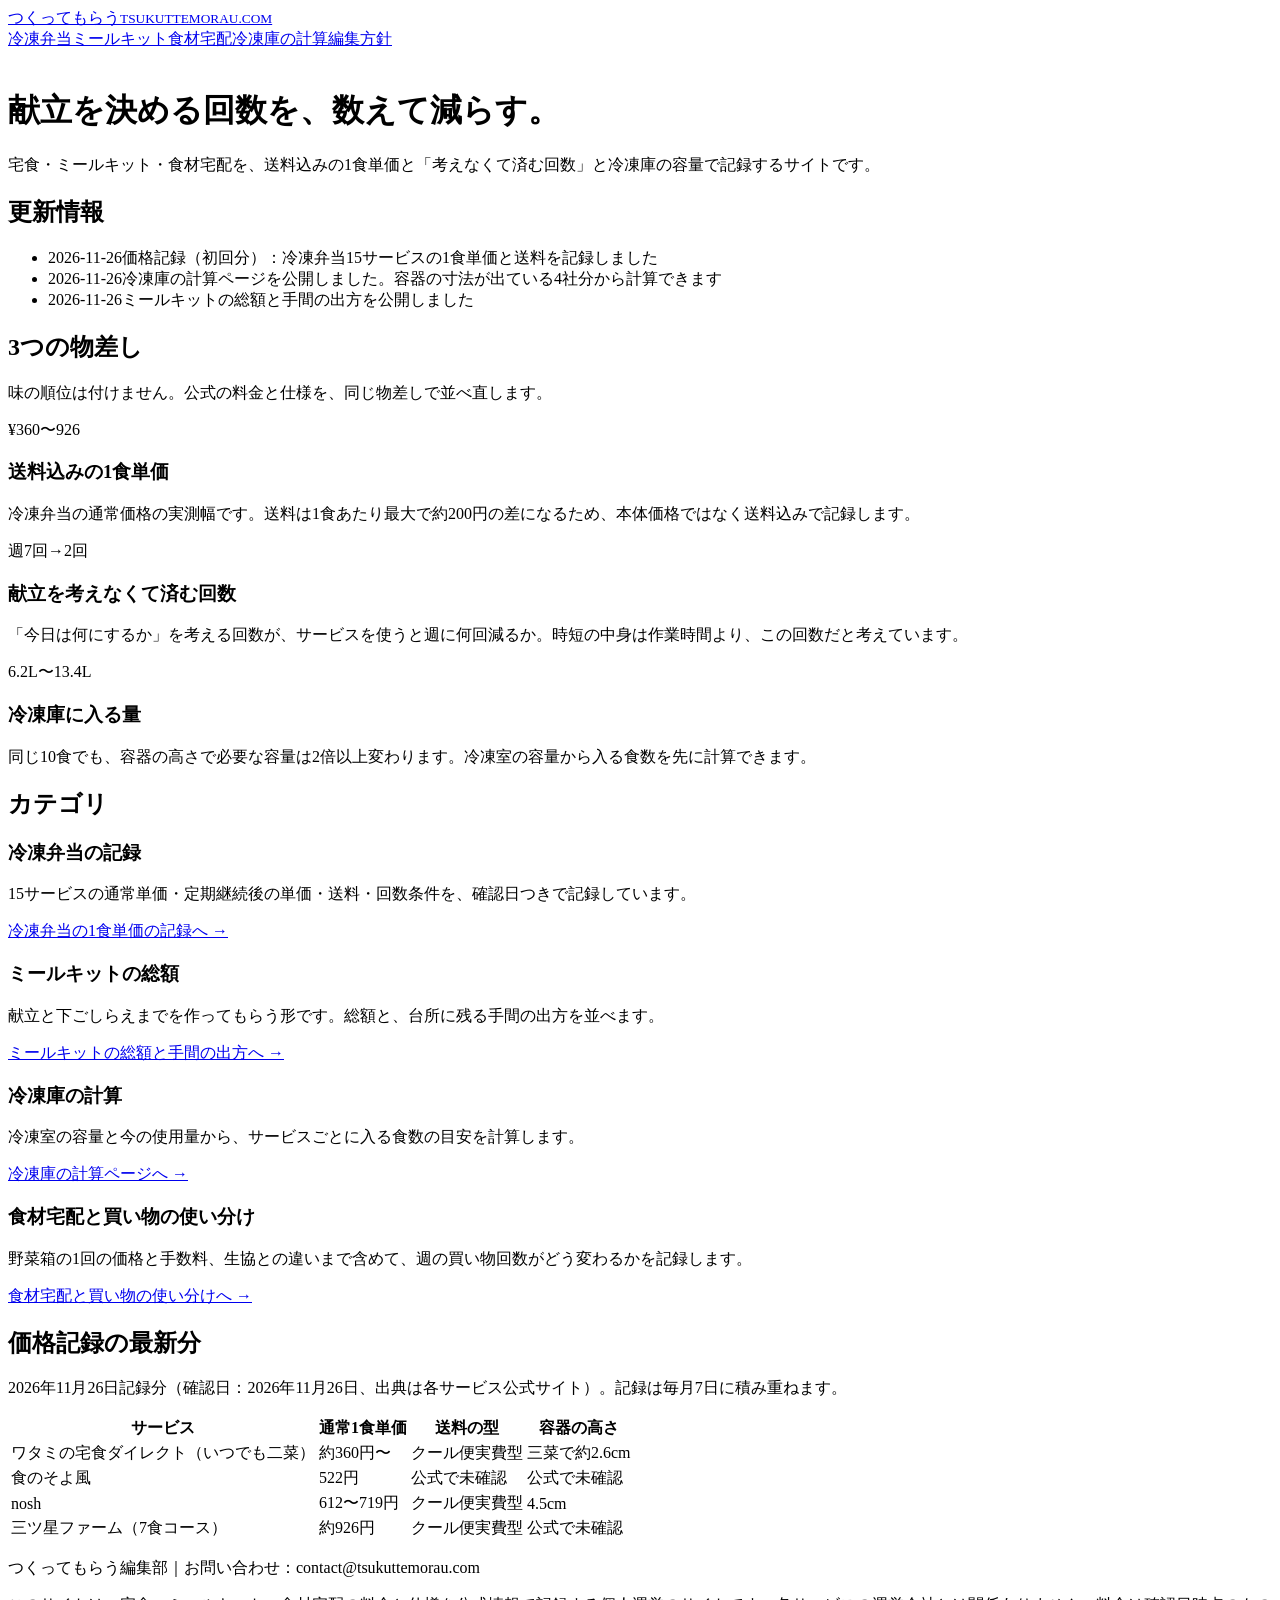
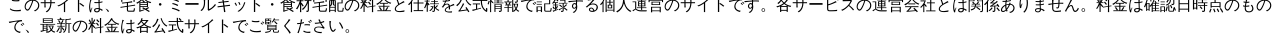
==== index.html @ f5c168ca "Add index.html" ====
<!DOCTYPE html>
<html lang="ja">
<head>
<meta charset="utf-8">
<meta name="viewport" content="width=device-width, initial-scale=1">
<title>つくってもらう｜献立を決める回数を、数えて減らす</title>
<link rel="stylesheet" href="assets/style.css">
</head>
<body>
<header class="site">
  <div class="wrap header-in">
    <a class="logo" href="index.html">つくってもらう<small>TSUKUTTEMORAU.COM</small></a>
    <nav class="gnav">
      <a href="articles/frozen-bento-prices.html">冷凍弁当</a><a href="articles/mealkit-total.html">ミールキット</a><a href="articles/grocery-delivery.html">食材宅配</a><a href="freezer/">冷凍庫の計算</a><a href="editorial-policy/">編集方針</a>
    </nav>
  </div>
</header>

<div class="hero">
  <img src="img/hero.jpg" alt="">
  <div class="hero-text">
    <div class="wrap">
      <h1>献立を決める回数を、数えて減らす。</h1>
      <p>宅食・ミールキット・食材宅配を、送料込みの1食単価と「考えなくて済む回数」と冷凍庫の容量で記録するサイトです。</p>
    </div>
  </div>
</div>

<div class="wrap">
  <section class="block">
    <h2 class="sec">更新情報</h2>
    <div class="updates">
      <ul>
        <li><time>2026-11-26</time><span>価格記録（初回分）：冷凍弁当15サービスの1食単価と送料を記録しました</span></li>
        <li><time>2026-11-26</time><span>冷凍庫の計算ページを公開しました。容器の寸法が出ている4社分から計算できます</span></li>
        <li><time>2026-11-26</time><span>ミールキットの総額と手間の出方を公開しました</span></li>
      </ul>
    </div>
  </section>

  <section class="block">
    <h2 class="sec">3つの物差し</h2>
    <p class="lede">味の順位は付けません。公式の料金と仕様を、同じ物差しで並べ直します。</p>
    <div class="measures">
      <div class="measure">
        <div class="num">¥360〜926</div>
        <h3>送料込みの1食単価</h3>
        <p>冷凍弁当の通常価格の実測幅です。送料は1食あたり最大で約200円の差になるため、本体価格ではなく送料込みで記録します。</p>
      </div>
      <div class="measure">
        <div class="num">週7回→2回</div>
        <h3>献立を考えなくて済む回数</h3>
        <p>「今日は何にするか」を考える回数が、サービスを使うと週に何回減るか。時短の中身は作業時間より、この回数だと考えています。</p>
      </div>
      <div class="measure">
        <div class="num">6.2L〜13.4L</div>
        <h3>冷凍庫に入る量</h3>
        <p>同じ10食でも、容器の高さで必要な容量は2倍以上変わります。冷凍室の容量から入る食数を先に計算できます。</p>
      </div>
    </div>
  </section>

  <section class="block">
    <h2 class="sec">カテゴリ</h2>
    <div class="cats">
      <div class="cat">
        <h3>冷凍弁当の記録</h3>
        <p>15サービスの通常単価・定期継続後の単価・送料・回数条件を、確認日つきで記録しています。</p>
        <a href="articles/frozen-bento-prices.html">冷凍弁当の1食単価の記録へ →</a>
      </div>
      <div class="cat">
        <h3>ミールキットの総額</h3>
        <p>献立と下ごしらえまでを作ってもらう形です。総額と、台所に残る手間の出方を並べます。</p>
        <a href="articles/mealkit-total.html">ミールキットの総額と手間の出方へ →</a>
      </div>
      <div class="cat">
        <h3>冷凍庫の計算</h3>
        <p>冷凍室の容量と今の使用量から、サービスごとに入る食数の目安を計算します。</p>
        <a href="freezer/">冷凍庫の計算ページへ →</a>
      </div>
      <div class="cat">
        <h3>食材宅配と買い物の使い分け</h3>
        <p>野菜箱の1回の価格と手数料、生協との違いまで含めて、週の買い物回数がどう変わるかを記録します。</p>
        <a href="articles/grocery-delivery.html">食材宅配と買い物の使い分けへ →</a>
      </div>
    </div>
  </section>

  <section class="block">
    <h2 class="sec">価格記録の最新分</h2>
    <div class="record">
      <p class="note" style="margin-top:0">2026年11月26日記録分（確認日：2026年11月26日、出典は各サービス公式サイト）。記録は毎月7日に積み重ねます。</p>
      <table>
        <tr><th>サービス</th><th>通常1食単価</th><th>送料の型</th><th>容器の高さ</th></tr>
        <tr><td>ワタミの宅食ダイレクト（いつでも二菜）</td><td>約360円〜</td><td>クール便実費型</td><td>三菜で約2.6cm</td></tr>
        <tr><td>食のそよ風</td><td>522円</td><td>公式で未確認</td><td>公式で未確認</td></tr>
        <tr><td>nosh</td><td>612〜719円</td><td>クール便実費型</td><td>4.5cm</td></tr>
        <tr><td>三ツ星ファーム（7食コース）</td><td>約926円</td><td>クール便実費型</td><td>公式で未確認</td></tr>
      </table>
    </div>
  </section>
</div>

<footer class="site">
  <div class="wrap">
    <p>つくってもらう編集部｜お問い合わせ：contact@tsukuttemorau.com</p>
    <p>このサイトは、宅食・ミールキット・食材宅配の料金と仕様を公式情報で記録する個人運営のサイトです。各サービスの運営会社とは関係ありません。料金は確認日時点のもので、最新の料金は各公式サイトでご覧ください。</p>
  </div>
</footer>
</body>
</html>
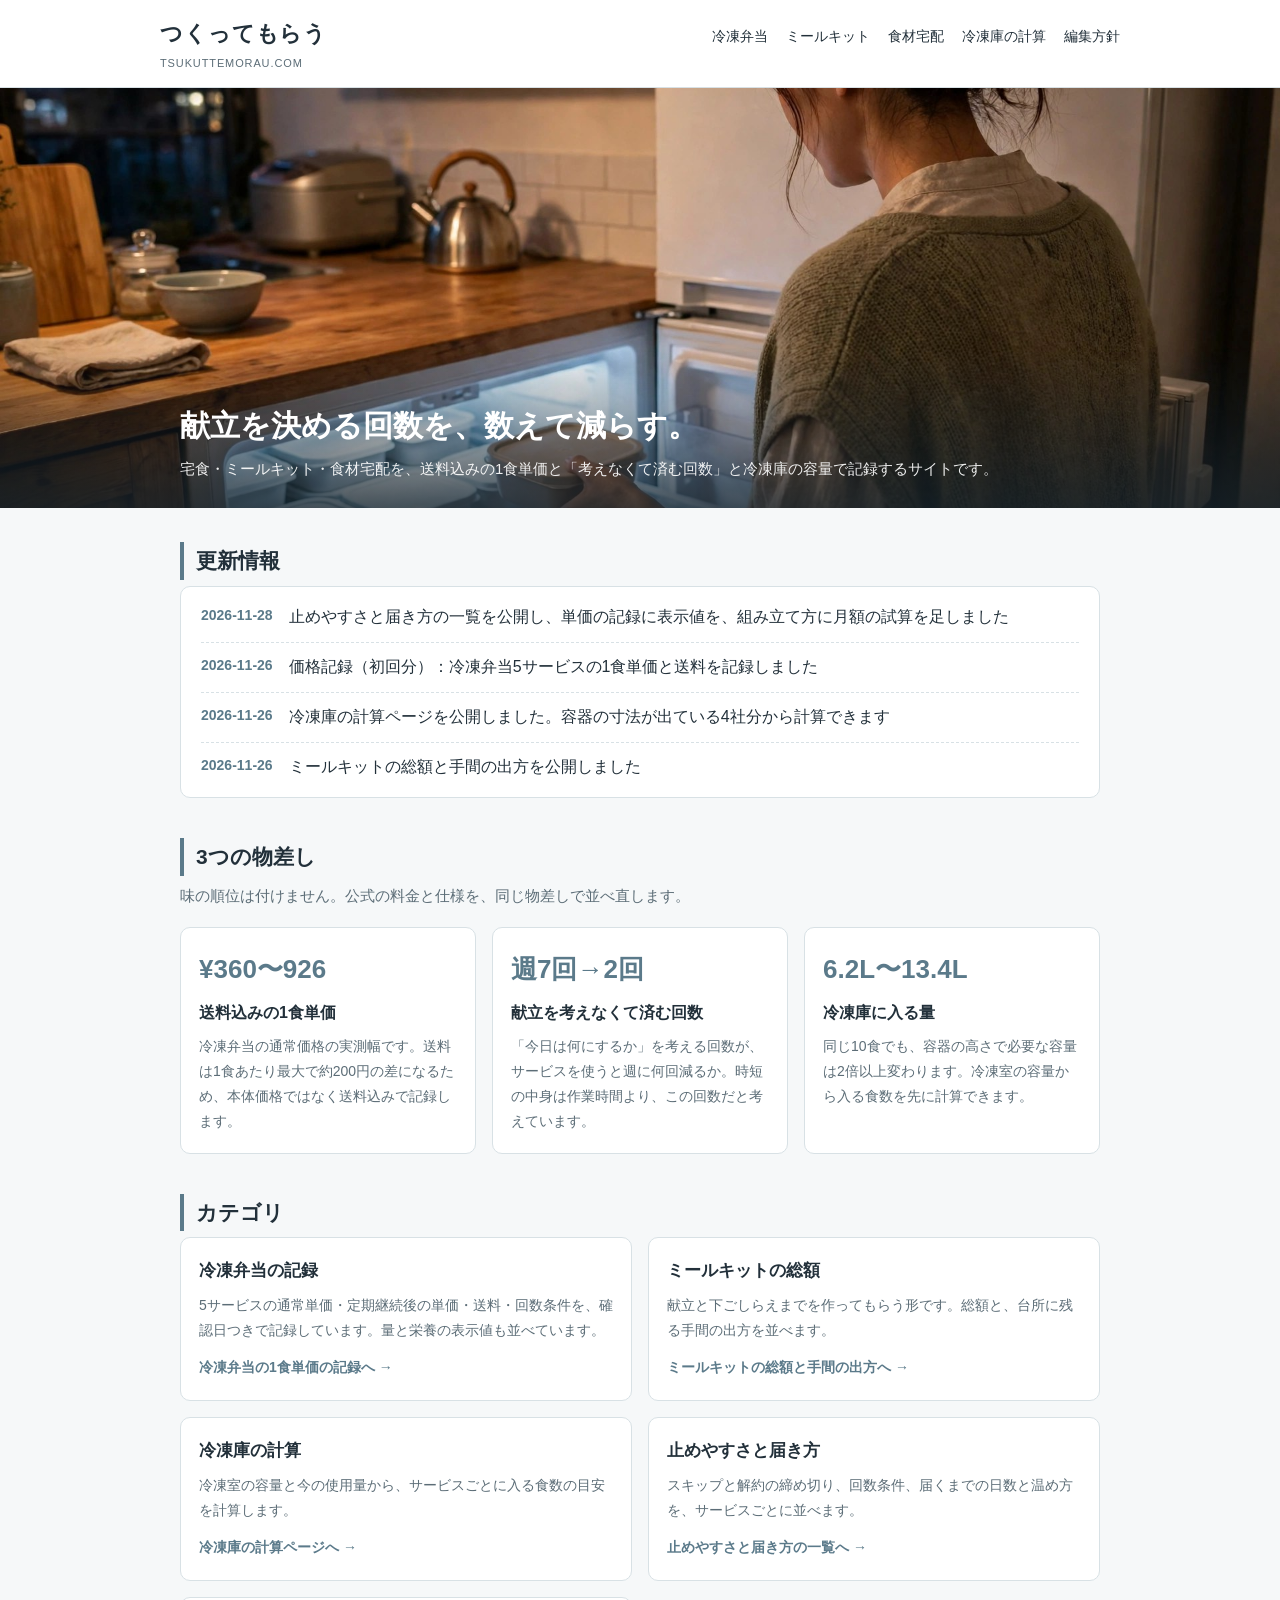
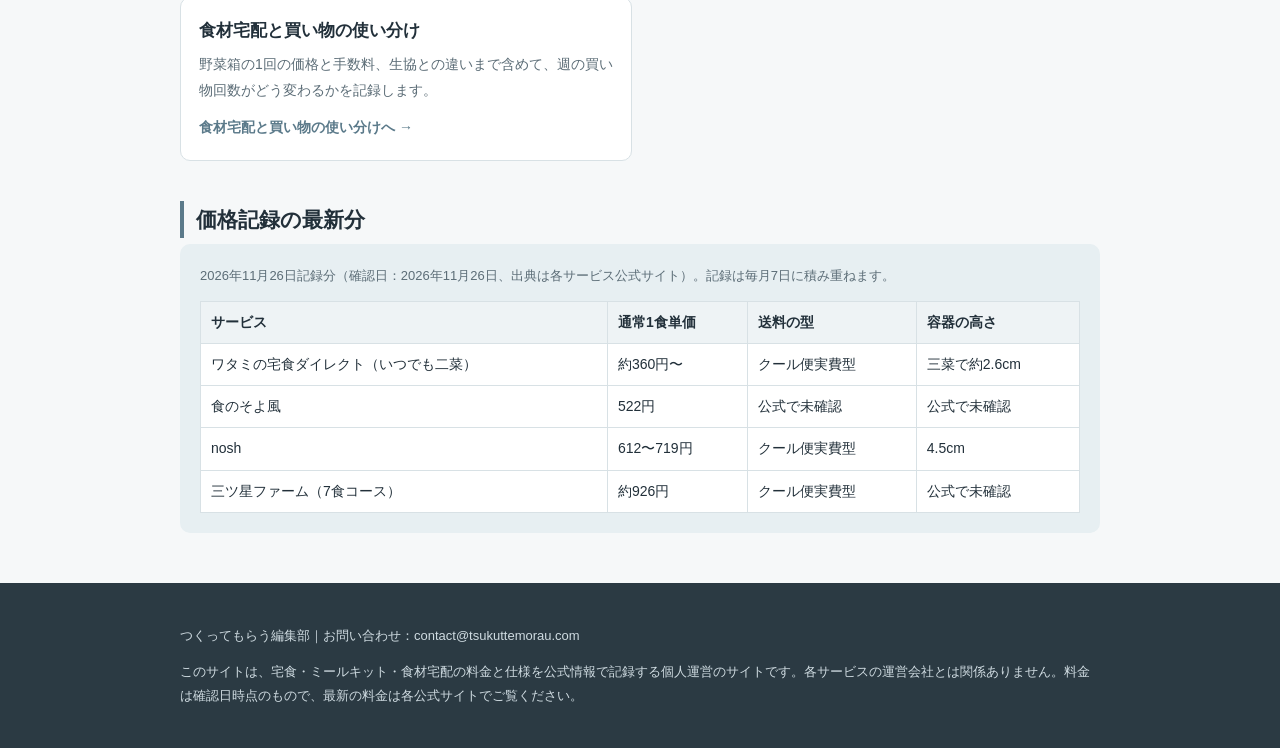
==== commit f9306736: "トップ：15サービス表記を実数へ修正し、新規記事の更新情報とカテゴリを追加" ====
--- a/index.html
+++ b/index.html
@@ -31,7 +31,8 @@
     <h2 class="sec">更新情報</h2>
     <div class="updates">
       <ul>
-        <li><time>2026-11-26</time><span>価格記録（初回分）：冷凍弁当15サービスの1食単価と送料を記録しました</span></li>
+        <li><time>2026-11-28</time><span>止めやすさと届き方の一覧を公開し、単価の記録に表示値を、組み立て方に月額の試算を足しました</span></li>
+        <li><time>2026-11-26</time><span>価格記録（初回分）：冷凍弁当5サービスの1食単価と送料を記録しました</span></li>
         <li><time>2026-11-26</time><span>冷凍庫の計算ページを公開しました。容器の寸法が出ている4社分から計算できます</span></li>
         <li><time>2026-11-26</time><span>ミールキットの総額と手間の出方を公開しました</span></li>
       </ul>
@@ -65,7 +66,7 @@
     <div class="cats">
       <div class="cat">
         <h3>冷凍弁当の記録</h3>
-        <p>15サービスの通常単価・定期継続後の単価・送料・回数条件を、確認日つきで記録しています。</p>
+        <p>5サービスの通常単価・定期継続後の単価・送料・回数条件を、確認日つきで記録しています。量と栄養の表示値も並べています。</p>
         <a href="articles/frozen-bento-prices.html">冷凍弁当の1食単価の記録へ →</a>
       </div>
       <div class="cat">
@@ -77,6 +78,11 @@
         <h3>冷凍庫の計算</h3>
         <p>冷凍室の容量と今の使用量から、サービスごとに入る食数の目安を計算します。</p>
         <a href="freezer/">冷凍庫の計算ページへ →</a>
+      </div>
+      <div class="cat">
+        <h3>止めやすさと届き方</h3>
+        <p>スキップと解約の締め切り、回数条件、届くまでの日数と温め方を、サービスごとに並べます。</p>
+        <a href="articles/stop-and-delivery.html">止めやすさと届き方の一覧へ →</a>
       </div>
       <div class="cat">
         <h3>食材宅配と買い物の使い分け</h3>
--- a/assets/style.css
+++ b/assets/style.css
@@ -0,0 +1,87 @@
+:root{
+  --bg:#f6f8f9; --surface:#ffffff; --ink:#22303a; --muted:#5c6d77;
+  --line:#d8e1e5; --ice:#5b7a8a; --ice-soft:#e7eff2; --accent:#e08a3c;
+  --accent-ink:#9a5a1d;
+}
+*{box-sizing:border-box}
+body{margin:0;background:var(--bg);color:var(--ink);
+  font-family:"Hiragino Kaku Gothic ProN","Hiragino Sans","Noto Sans JP",sans-serif;
+  line-height:1.8;font-size:16px}
+a{color:var(--ice)}
+.wrap{max-width:960px;margin:0 auto;padding:0 20px}
+header.site{background:var(--surface);border-bottom:1px solid var(--line)}
+.header-in{display:flex;align-items:baseline;gap:16px;padding:14px 0}
+.logo{font-size:22px;font-weight:700;letter-spacing:.04em;color:var(--ink);text-decoration:none}
+.logo small{display:block;font-size:11px;color:var(--muted);font-weight:400;letter-spacing:.08em}
+nav.gnav{margin-left:auto;display:flex;gap:18px;font-size:14px}
+nav.gnav a{color:var(--ink);text-decoration:none}
+.hero{position:relative}
+.hero img{width:100%;height:420px;object-fit:cover;display:block}
+.hero-text{position:absolute;left:0;right:0;bottom:0;
+  background:linear-gradient(transparent,rgba(24,36,44,.78));color:#fff;padding:56px 0 26px}
+.hero-text h1{font-size:30px;margin:0 0 8px;line-height:1.45}
+.hero-text p{margin:0;font-size:15px;opacity:.92}
+section.block{padding:34px 0 6px}
+h2.sec{font-size:21px;margin:0 0 6px;padding-left:12px;border-left:4px solid var(--ice)}
+p.lede{color:var(--muted);margin:0 0 18px;font-size:15px}
+.updates{background:var(--surface);border:1px solid var(--line);border-radius:10px;padding:6px 20px}
+.updates li{list-style:none;padding:10px 0;border-bottom:1px dashed var(--line);display:flex;gap:16px}
+.updates li:last-child{border-bottom:none}
+.updates time{color:var(--ice);font-size:14px;white-space:nowrap;font-weight:600}
+.updates ul{margin:0;padding:0}
+.measures{display:grid;grid-template-columns:repeat(3,1fr);gap:16px}
+.measure{background:var(--surface);border:1px solid var(--line);border-radius:10px;padding:18px}
+.measure .num{font-size:26px;font-weight:700;color:var(--ice)}
+.measure h3{margin:6px 0 6px;font-size:16px}
+.measure p{margin:0;font-size:14px;color:var(--muted)}
+.cats{display:grid;grid-template-columns:repeat(2,1fr);gap:16px}
+.cat{background:var(--surface);border:1px solid var(--line);border-radius:10px;padding:18px}
+.cat h3{margin:0 0 6px;font-size:17px}
+.cat p{margin:0 0 10px;font-size:14px;color:var(--muted)}
+.cat a{font-size:14px;font-weight:600;text-decoration:none}
+.record{background:var(--ice-soft);border-radius:10px;padding:20px}
+.record table{width:100%;border-collapse:collapse;font-size:14px;background:var(--surface)}
+.record th,.record td{border:1px solid var(--line);padding:8px 10px;text-align:left}
+.record th{background:#eef3f5}
+footer.site{margin-top:44px;background:#2b3a43;color:#cfdbe1;padding:28px 0;font-size:13px}
+footer.site a{color:#cfdbe1}
+.crumb{font-size:13px;color:var(--muted);padding:16px 0 0}
+h1.title{font-size:27px;line-height:1.5;margin:10px 0 6px}
+.meta{font-size:13px;color:var(--muted);margin-bottom:18px}
+.pr-note{background:#fdf3e7;border:1px solid #f0d9bd;color:var(--accent-ink);
+  border-radius:8px;padding:10px 14px;font-size:13px;margin:14px 0}
+article.mock{background:var(--surface);border:1px solid var(--line);border-radius:12px;padding:28px;margin:18px 0 30px}
+article.mock h2{font-size:20px;margin:30px 0 8px;padding-left:12px;border-left:4px solid var(--ice)}
+article.mock h2:first-child{margin-top:0}
+article.mock img.fig{width:100%;border-radius:10px;display:block;margin:10px 0 16px}
+table.cmp{width:100%;border-collapse:collapse;font-size:14px;margin:12px 0}
+table.cmp th,table.cmp td{border:1px solid var(--line);padding:9px 10px;text-align:left;vertical-align:top}
+table.cmp th{background:#eef3f5;white-space:nowrap}
+.judge{background:var(--ice-soft);border-radius:10px;padding:16px 18px;margin:16px 0}
+.judge h3{margin:0 0 6px;font-size:15px;color:var(--ice)}
+.judge p{margin:0;font-size:14px}
+.card{border:1px solid var(--line);border-radius:10px;padding:18px;margin:14px 0;background:var(--surface)}
+.card h3{margin:0 0 4px;font-size:17px}
+.card .price{font-size:20px;font-weight:700}
+.card .price small{font-size:13px;font-weight:400;color:var(--muted)}
+.card p{font-size:14px;margin:6px 0}
+.pr-label{display:inline-block;font-size:11px;border:1px solid var(--accent);color:var(--accent-ink);
+  border-radius:4px;padding:1px 7px;margin-bottom:8px}
+.btn{display:inline-block;background:var(--ice);color:#fff;text-decoration:none;
+  padding:10px 22px;border-radius:8px;font-weight:600;font-size:15px;margin-top:8px}
+.tool{background:var(--surface);border:1px solid var(--line);border-radius:12px;padding:24px;margin:18px 0}
+.tool label{display:block;font-size:14px;font-weight:600;margin:14px 0 6px}
+.tool select,.tool input{width:100%;padding:10px;border:1px solid var(--line);border-radius:8px;font-size:16px;background:#fff}
+.result{margin-top:20px;background:var(--ice-soft);border-radius:10px;padding:18px;display:none}
+.result.show{display:block}
+.result table{width:100%;border-collapse:collapse;font-size:14px;background:var(--surface)}
+.result th,.result td{border:1px solid var(--line);padding:8px 10px;text-align:left}
+.note{font-size:13px;color:var(--muted)}
+.src{font-size:13px;color:var(--muted);border-top:1px solid var(--line);margin-top:26px;padding-top:12px}
+@media(max-width:640px){
+  .measures,.cats{grid-template-columns:1fr}
+  .hero img{height:300px}
+  .hero-text h1{font-size:23px}
+  nav.gnav{display:none}
+  article.mock{padding:20px}
+}
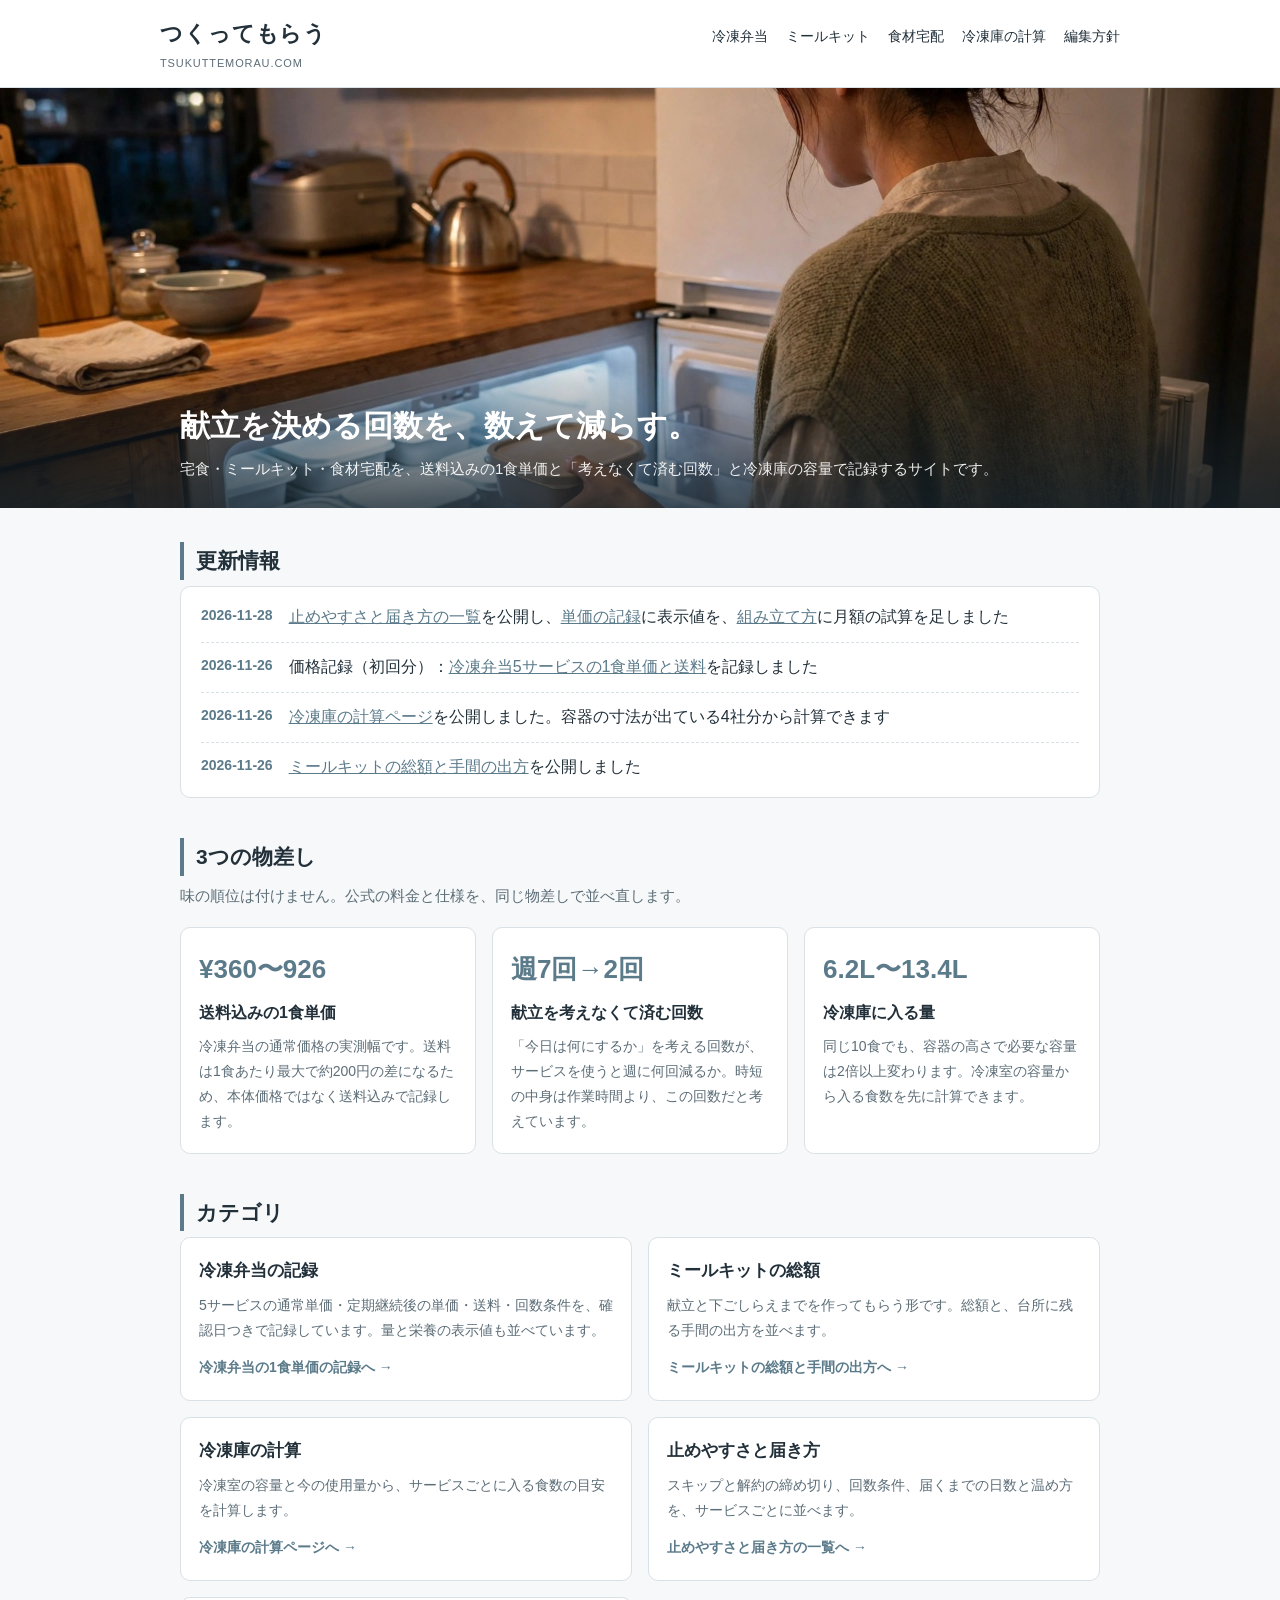
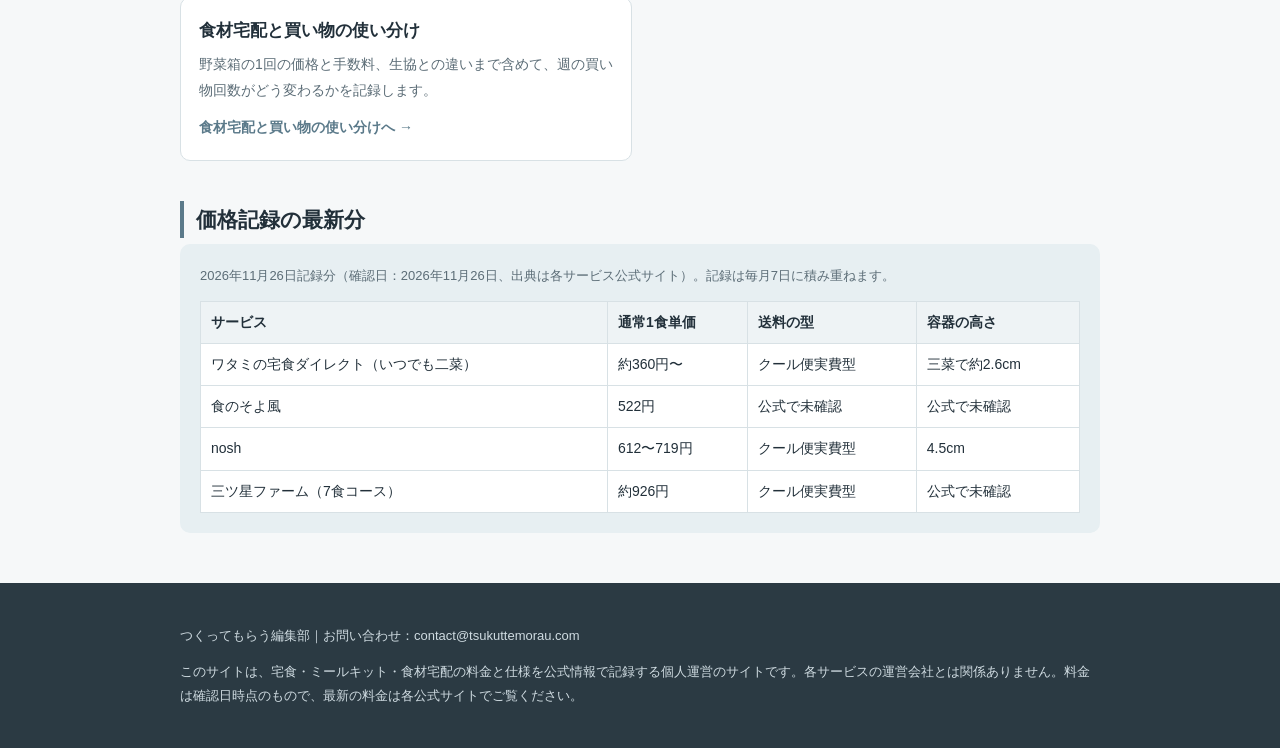
==== commit 7770d93e: "更新情報に記事リンクを追加" ====
--- a/index.html
+++ b/index.html
@@ -3,6 +3,9 @@
 <head>
 <meta charset="utf-8">
 <meta name="viewport" content="width=device-width, initial-scale=1">
+<link rel="icon" href="/favicon.svg" type="image/svg+xml">
+<link rel="icon" href="/favicon.ico" sizes="16x16 32x32 48x48">
+<link rel="apple-touch-icon" href="/apple-touch-icon.png">
 <title>つくってもらう｜献立を決める回数を、数えて減らす</title>
 <link rel="stylesheet" href="assets/style.css">
 </head>
@@ -31,10 +34,10 @@
     <h2 class="sec">更新情報</h2>
     <div class="updates">
       <ul>
-        <li><time>2026-11-28</time><span>止めやすさと届き方の一覧を公開し、単価の記録に表示値を、組み立て方に月額の試算を足しました</span></li>
-        <li><time>2026-11-26</time><span>価格記録（初回分）：冷凍弁当5サービスの1食単価と送料を記録しました</span></li>
-        <li><time>2026-11-26</time><span>冷凍庫の計算ページを公開しました。容器の寸法が出ている4社分から計算できます</span></li>
-        <li><time>2026-11-26</time><span>ミールキットの総額と手間の出方を公開しました</span></li>
+        <li><time>2026-11-28</time><span><a href="articles/stop-and-delivery.html">止めやすさと届き方の一覧</a>を公開し、<a href="articles/frozen-bento-prices.html">単価の記録</a>に表示値を、<a href="articles/week-plan.html">組み立て方</a>に月額の試算を足しました</span></li>
+        <li><time>2026-11-26</time><span>価格記録（初回分）：<a href="articles/frozen-bento-prices.html">冷凍弁当5サービスの1食単価と送料</a>を記録しました</span></li>
+        <li><time>2026-11-26</time><span><a href="freezer/">冷凍庫の計算ページ</a>を公開しました。容器の寸法が出ている4社分から計算できます</span></li>
+        <li><time>2026-11-26</time><span><a href="articles/mealkit-total.html">ミールキットの総額と手間の出方</a>を公開しました</span></li>
       </ul>
     </div>
   </section>
